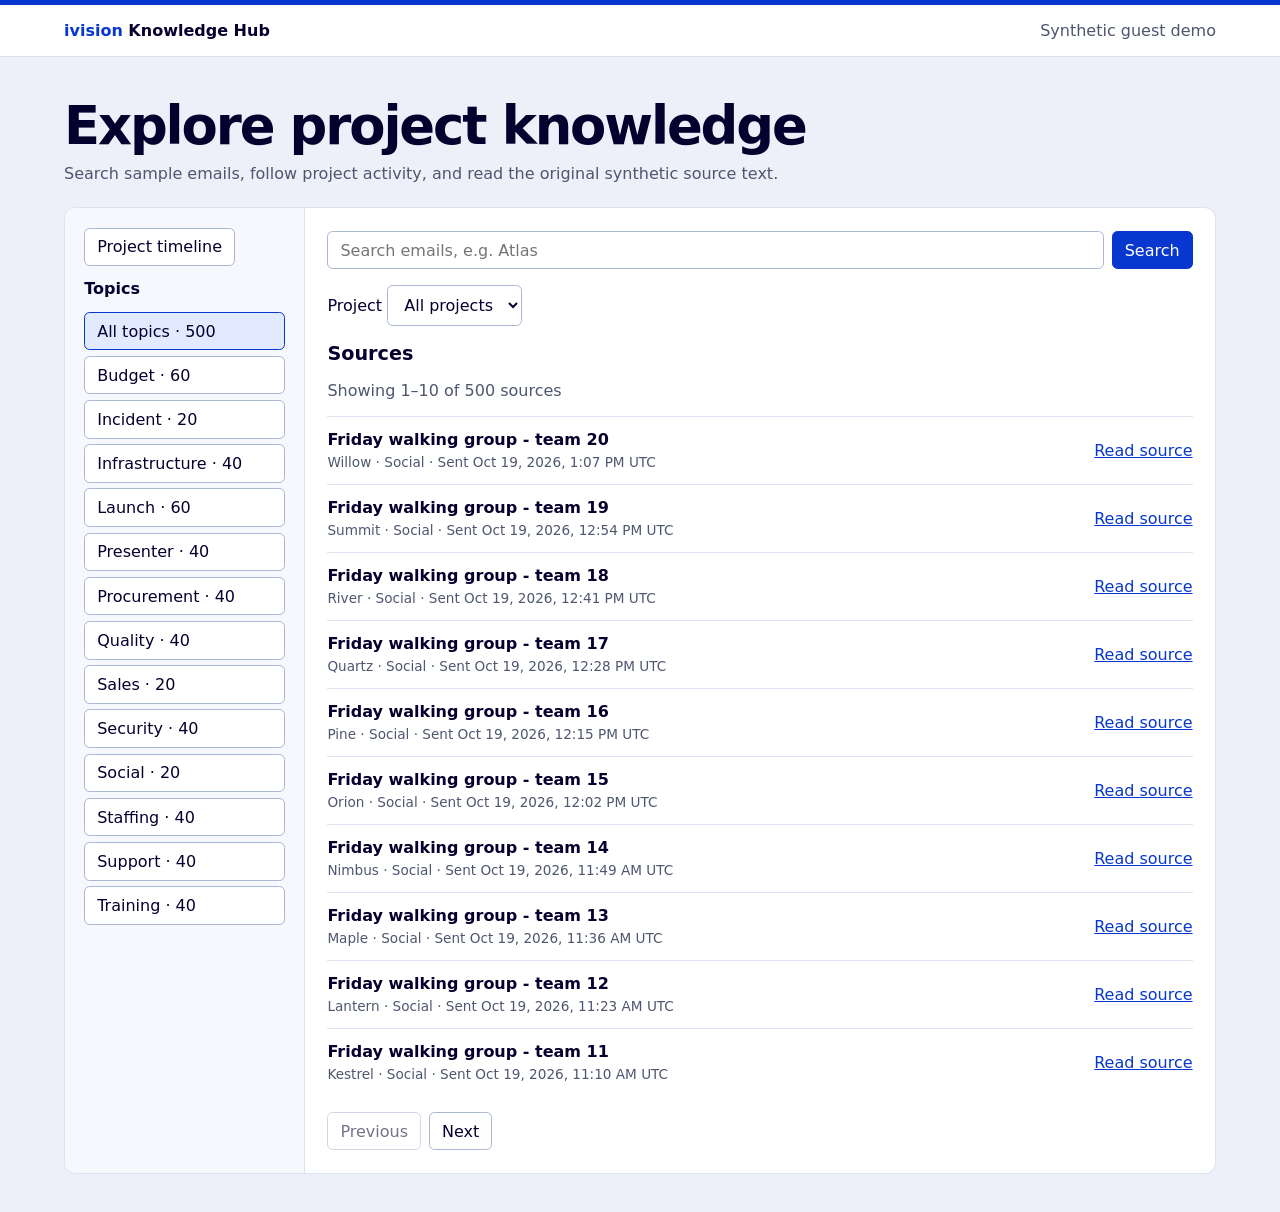
==== index.html @ aec4cc5e "Add synthetic Knowledge Hub guest demo" ====
<!doctype html>
<html lang="en">
<head>
  <meta charset="utf-8">
  <meta name="viewport" content="width=device-width, initial-scale=1">
  <meta http-equiv="Content-Security-Policy" content="default-src 'self'; object-src 'none'; base-uri 'none'; form-action 'self'">
  <title>iVision Knowledge Hub · Guest demo</title>
  <link rel="stylesheet" href="styles.css">
  <script src="app.js" defer></script>
</head>
<body>
  <header><a href="./"><strong>ivision</strong> Knowledge Hub</a><span>Synthetic guest demo</span></header>
  <main>
    <h1>Explore project knowledge</h1>
    <p class="intro">Search sample emails, follow project activity, and read the original synthetic source text.</p>
    <div class="workspace">
      <aside aria-label="Browse">
        <button id="timeline" type="button" aria-pressed="false">Project timeline</button>
        <h2>Topics</h2>
        <div id="topics"></div>
      </aside>
      <section aria-labelledby="view-title">
        <form id="search">
          <input id="query" type="search" maxlength="300" aria-label="Search emails" placeholder="Search emails, e.g. Atlas" autocomplete="off">
          <button type="submit">Search</button>
        </form>
        <label for="project">Project</label>
        <select id="project"><option value="">All projects</option></select>
        <h2 id="view-title">Sources</h2>
        <p id="summary" role="status">Loading synthetic sources…</p>
        <div id="results"></div>
        <nav aria-label="Result pages">
          <button id="prev" type="button" disabled>Previous</button>
          <button id="next" type="button" disabled>Next</button>
        </nav>
      </section>
    </div>
  </main>
  <noscript>Enable JavaScript to browse this demo.</noscript>
</body>
</html>
---- styles.css ----
:root{font:16px system-ui,sans-serif;color:#05002e;background:#edf0f8;accent-color:#0737cf}
*{box-sizing:border-box}
body{margin:0}
header{background:#fff;border-top:.32rem solid #0737cf;padding:1rem max(1rem,calc((100% - 72rem)/2));display:flex;justify-content:space-between;align-items:center;gap:1rem;border-bottom:1px solid #dce2f1}
header a{color:inherit;text-decoration:none;font-weight:700}
header strong,a{color:#0737cf}
header span,.intro,#summary,.meta{color:#4e5670}
main{max-width:74rem;padding:0 1rem;margin:2.4rem auto}
h1{font-size:clamp(2rem,5vw,3.3rem);letter-spacing:-.04em;margin:0}
.intro{margin:.5rem 0 1.5rem}
.workspace{display:grid;grid-template-columns:15rem minmax(0,1fr);background:#fff;border:1px solid #dce2f1;border-radius:.7rem;overflow:hidden}
aside{padding:1.2rem;background:#f7f8fd;border-right:1px solid #dce2f1}
section{padding:1.4rem;min-width:0}
h2{font-size:1.2rem}
aside h2{font-size:1rem}
button,input,select{font:inherit;padding:.55rem .75rem;border:1px solid #abb6d2;border-radius:.35rem;background:#fff;color:inherit}
button{cursor:pointer}
button:disabled{cursor:default;opacity:.55}
button[aria-pressed=true]{background:#e2eaff;border-color:#0737cf}
#topics{display:grid;gap:.35rem}
#topics button{text-align:left}
form{display:flex;gap:.45rem;margin-bottom:1rem}
input{min-width:0;flex:1}
form button{background:#0737cf;color:#fff;border-color:#0737cf}
article{border-top:1px solid #dce2f1;padding:.85rem 0;display:flex;justify-content:space-between;align-items:center;gap:1rem}
article h3{font-size:1rem;margin:0}
.meta{font-size:.85rem;margin:.3rem 0 0}
article a{flex:none}
.date-group{margin:1.4rem 0 .5rem;color:#4e5670;font-size:.9rem}
nav{display:flex;gap:.5rem;margin-top:1rem}
.email-body{white-space:pre-wrap;overflow-wrap:anywhere;line-height:1.65}
.source{background:#fff;border:1px solid #dce2f1;border-radius:.7rem;margin-top:1rem}
:focus-visible{outline:3px solid #0052ff;outline-offset:2px}
@media(max-width:660px){.workspace{grid-template-columns:1fr}aside{border-right:0;border-bottom:1px solid #dce2f1}#topics{display:flex;flex-wrap:wrap}article{align-items:flex-start}.intro{line-height:1.5}}
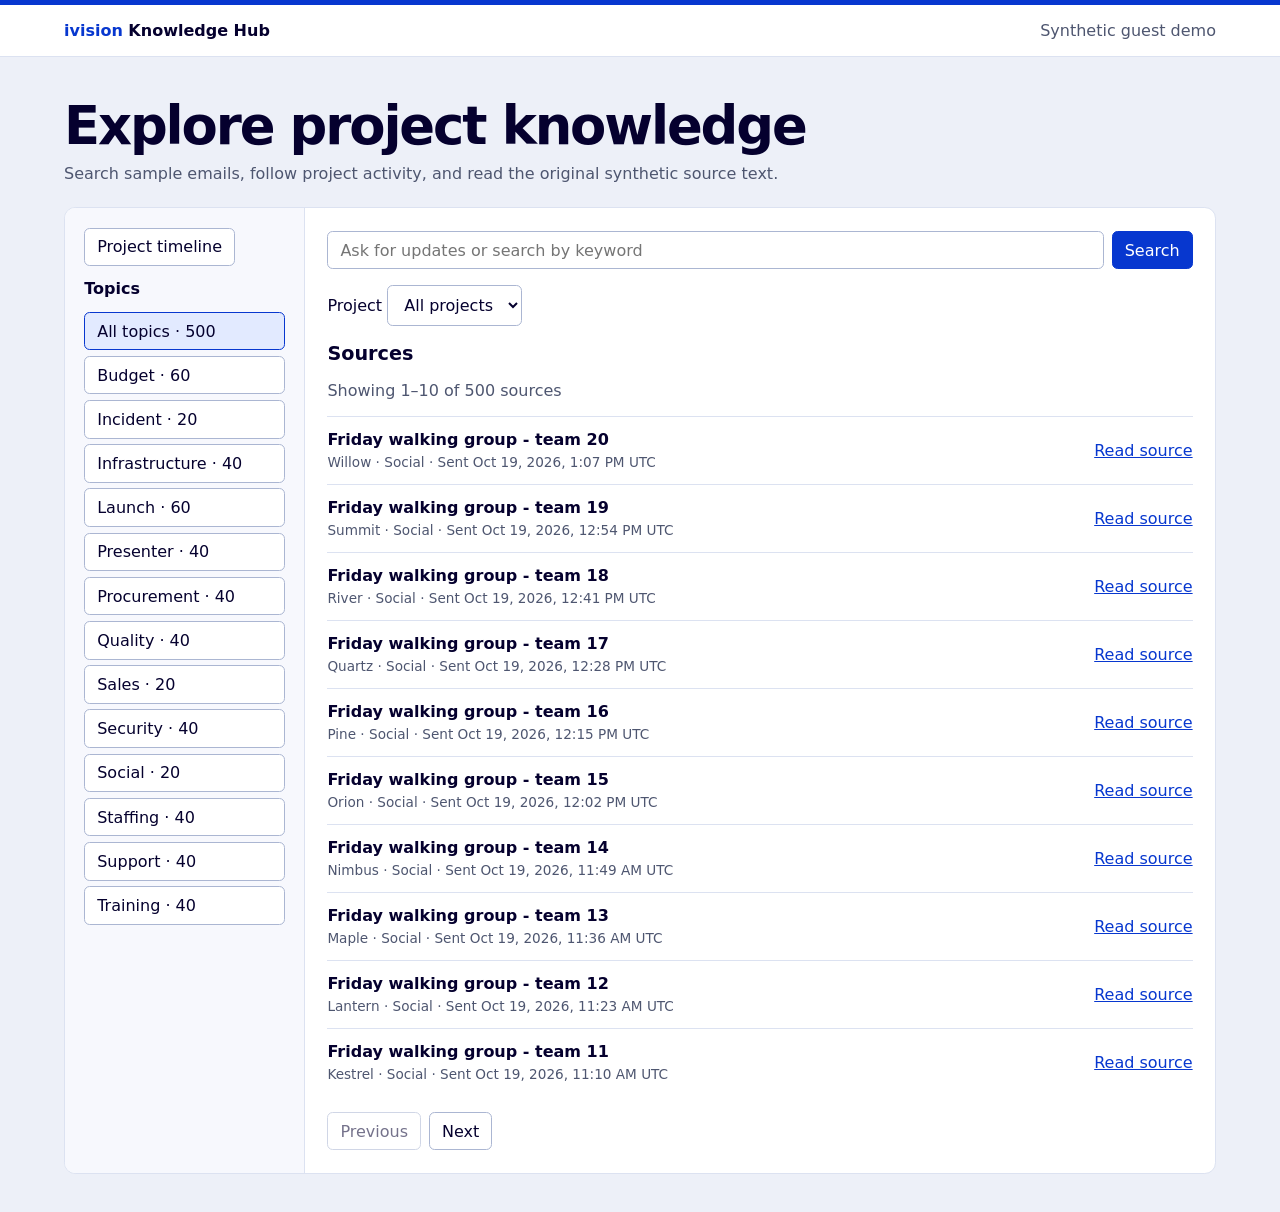
==== commit 54beb69c: "Prepare Pages for an approved demo source feed" ====
--- a/index.html
+++ b/index.html
@@ -6,6 +6,7 @@
   <meta http-equiv="Content-Security-Policy" content="default-src 'self'; object-src 'none'; base-uri 'none'; form-action 'self'">
   <title>iVision Knowledge Hub · Guest demo</title>
   <link rel="stylesheet" href="styles.css">
+  <script src="live-config.js" defer></script>
   <script src="app.js" defer></script>
 </head>
 <body>
@@ -15,13 +16,14 @@
     <p class="intro">Search sample emails, follow project activity, and read the original synthetic source text.</p>
     <div class="workspace">
       <aside aria-label="Browse">
+        <p id="operator-link" hidden><a>Review &amp; Approve</a></p>
         <button id="timeline" type="button" aria-pressed="false">Project timeline</button>
         <h2>Topics</h2>
         <div id="topics"></div>
       </aside>
       <section aria-labelledby="view-title">
         <form id="search">
-          <input id="query" type="search" maxlength="300" aria-label="Search emails" placeholder="Search emails, e.g. Atlas" autocomplete="off">
+          <input id="query" type="search" maxlength="300" aria-label="Search emails" placeholder="Ask for updates or search by keyword" autocomplete="off">
           <button type="submit">Search</button>
         </form>
         <label for="project">Project</label>
